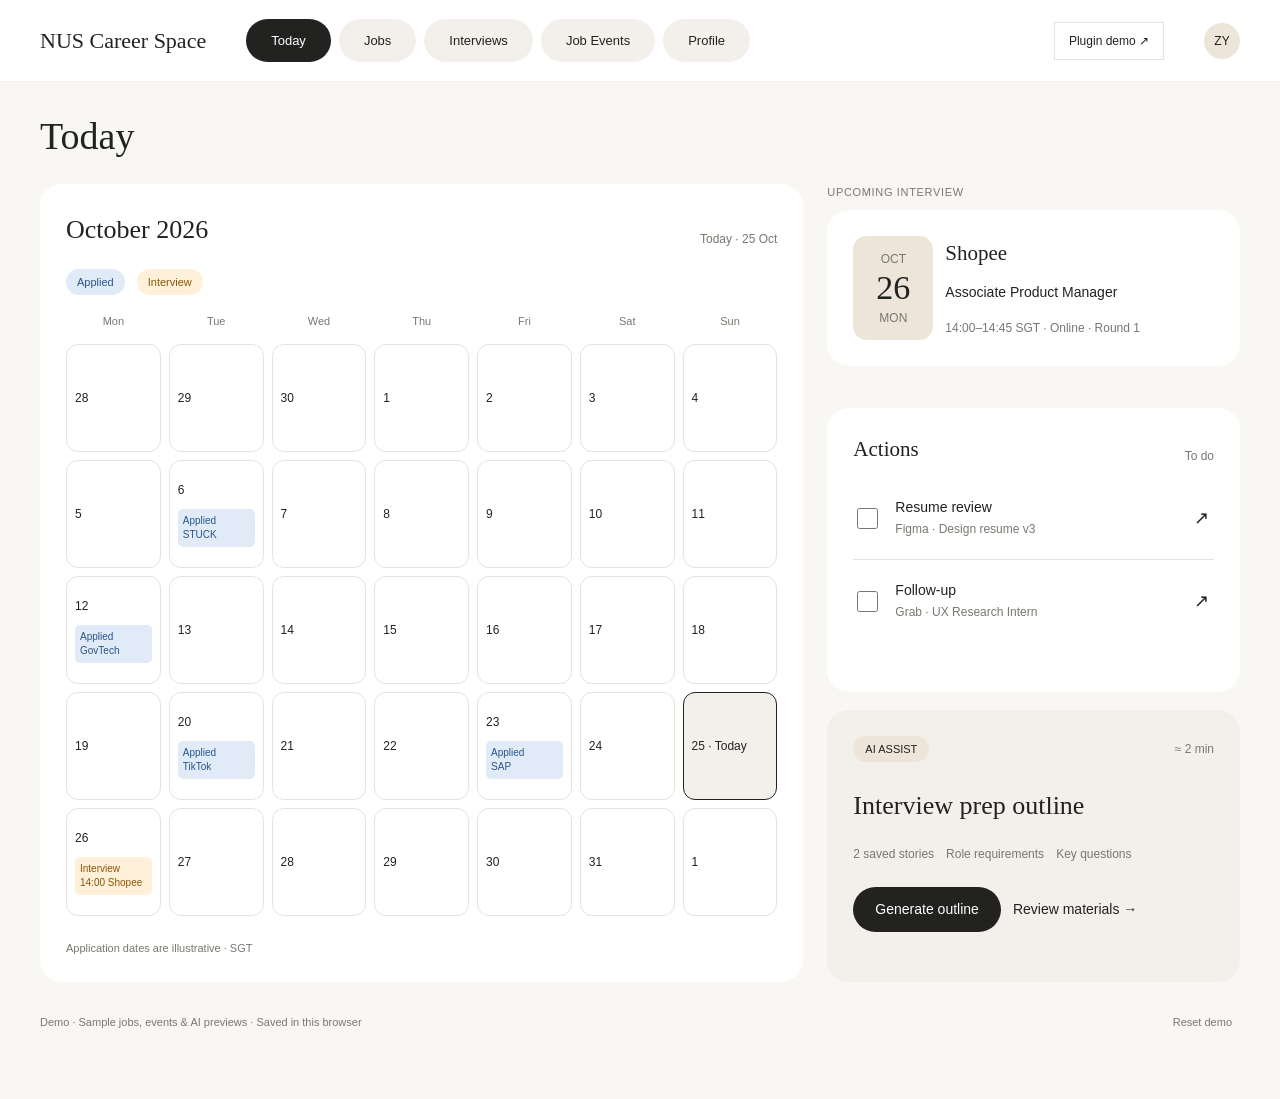
==== index.html @ c777d2ae "Build interactive NUS Career Space demo" ====
<!doctype html><html lang="en"><head><meta charset="utf-8"><meta name="viewport" content="width=device-width,initial-scale=1"><title>NUS Career Space</title><link rel="stylesheet" href="styles.css"></head><body><header id="header"></header><main id="app"></main><div id="toast" role="status"></div><div id="celebration" aria-hidden="true"></div><script src="app.js"></script></body></html>
---- styles.css ----
:root{--paper:#f8f7f3;--ink:#222220;--muted:#797770;--line:#e6e2db;--beige:#ede5da;--soft:#f3f0eb}*{box-sizing:border-box}body{margin:0;background:var(--paper);color:var(--ink);font:14px/1.5 Inter,-apple-system,BlinkMacSystemFont,'Segoe UI',sans-serif}button,input,select,textarea{font:inherit;color:inherit}button,a,input,select,textarea{outline-offset:4px}button,a{touch-action:manipulation}button{cursor:pointer;border:0;border-radius:28px;padding:12px 22px;background:var(--soft)}button:hover{filter:brightness(.96)}button:disabled{opacity:.45;cursor:default}a{color:inherit;text-decoration:none}a:hover{text-decoration:underline}header{height:82px;background:white;display:flex;align-items:center;padding:0 40px;gap:40px;position:sticky;top:0;z-index:10;border-bottom:1px solid #f4f2ee}.brand,h1,h2,h3,.serif{font-family:Georgia,'Times New Roman',serif;font-weight:500}.brand{font-size:22px;white-space:nowrap}nav{display:flex;gap:8px;flex:1}nav a{padding:12px 25px;border-radius:30px;background:var(--soft);font-size:13px;text-align:center}nav a.active,.primary{background:var(--ink);color:#fff}.avatar{border-radius:50%;background:var(--beige);width:36px;height:36px;display:grid;place-items:center;font-size:12px}.capture{font-size:12px;padding:9px 14px;border:1px solid var(--line);background:transparent}.shell{max-width:1600px;margin:auto;padding:32px 40px 60px}h1{font-size:38px;margin:0 0 24px;line-height:1.2}h2{font-size:26px;margin:0 0 20px}h3{font-size:21px;margin:0 0 12px}p{margin:0 0 14px}.muted,small,.label{color:var(--muted)}small{font-size:12px}.label{font-size:11px;letter-spacing:.06em;text-transform:uppercase;margin:0 0 10px}.row{display:flex;align-items:center;gap:12px}.between{justify-content:space-between}.wrap{flex-wrap:wrap}.stack{display:grid;gap:18px}.card{background:#fff;padding:26px;border-radius:22px}.soft{background:var(--soft)}.pill{display:inline-block;padding:5px 12px;border-radius:30px;background:var(--beige);font-size:11px}.badge{padding:5px 11px;border-radius:20px;font-size:11px;white-space:nowrap}.Saved{background:#eae7e1;color:#5f5a50}.Applied{background:#e1ebf7;color:#27558a}.Interview{background:#fff0d9;color:#8a5708}.Offer{background:#ddeee4;color:#286145}.today{display:grid;grid-template-columns:minmax(0,1.85fr) minmax(300px,1fr);gap:24px}.calendar{display:grid;grid-template-columns:repeat(7,minmax(0,1fr));gap:8px}.dayname{text-align:center;font-size:11px;color:var(--muted);padding-bottom:6px}.day{min-height:108px;border:1px solid var(--line);border-radius:12px;padding:8px;font-size:12px;cursor:pointer;background:#fff;text-align:left;display:block}.day.todayday{border-color:var(--ink);background:var(--soft)}.event{display:block;border-radius:5px;font-size:10px;padding:5px;line-height:1.4;margin-top:10px}.datebox{background:var(--beige);border-radius:14px;padding:12px 20px;text-align:center;min-width:80px}.datebox b{display:block;font:34px Georgia}.todo{display:flex;align-items:center;gap:14px;padding:20px 0;border-bottom:1px solid var(--line)}.todo:last-child{border:0}.todo input{width:21px;height:21px;accent-color:var(--ink);flex-shrink:0}.todo label{flex:1;cursor:pointer}.todo input:checked+label{text-decoration:line-through;color:var(--muted)}.todo a{font-size:18px;padding:5px}.toolbar{display:flex;align-items:center;gap:10px;margin:20px 0}.toolbar input{max-width:300px}.toolbar .spacer{flex:1}.seg{display:inline-flex;background:var(--beige);padding:4px;border-radius:30px;gap:4px}.seg button{padding:8px 20px;background:transparent}.seg .active{background:var(--ink);color:#fff}.columns{display:grid;grid-template-columns:repeat(4,minmax(0,1fr));gap:16px;align-items:start}.category{border-radius:20px;padding:13px;display:grid;gap:12px}.Design{background:#f2e8de}.Research{background:#e7eee7}.Product{background:#ebe7f2}.Engineering{background:#e4ecf4}.job{padding:20px;background:#fff;border-radius:19px;cursor:pointer;text-align:left;width:100%}.job:hover{box-shadow:0 4px 15px #2222200c;transform:translateY(-2px)}.job h3{font-size:20px;margin:18px 0}.job .row{font-size:12px}.jobs-layout{display:flex;gap:24px;align-items:flex-start}.results{flex:1;min-width:0}.filters{width:190px;flex-shrink:0;padding:20px;background:#fff;border-radius:18px;position:sticky;top:102px}.filters fieldset{border:0;padding:0;margin:0 0 24px}.filters legend{font-weight:600;margin-bottom:8px}.filters label{display:flex;gap:8px;padding:6px 0;font-size:13px}.filters input{accent-color:var(--ink)}table{width:100%;border-collapse:collapse;background:#fff;border-radius:18px;overflow:hidden;text-align:left}th,td{padding:18px 14px;border-bottom:1px solid var(--line)}th{font-size:11px;color:var(--muted);font-weight:500}tbody tr{cursor:pointer}tbody tr:hover{background:var(--soft)}.drawer{position:fixed;right:0;top:82px;bottom:0;width:440px;background:#fff;border-left:1px solid var(--line);box-shadow:-10px 0 40px #2222200a;z-index:20;overflow:auto;padding:28px}.with-drawer{padding-right:480px}.with-drawer .columns{grid-template-columns:repeat(2,minmax(0,1fr))}.close{padding:7px 13px;font-size:22px;background:var(--soft)}details{border-top:1px solid var(--line);padding:20px 0}summary{cursor:pointer;font-weight:500}.formgrid{display:grid;grid-template-columns:1fr 1fr;gap:18px}input[type=text],input[type=url],input[type=search],select,textarea{background:var(--paper);border:1px solid var(--line);border-radius:12px;padding:12px;width:100%}textarea{min-height:110px;resize:vertical}label.field{display:grid;gap:7px;font-size:12px}.steps{display:flex;gap:8px;margin-bottom:28px}.steps span{padding:7px 14px;border-radius:25px;background:var(--beige);font-size:12px}.steps .current{background:var(--ink);color:#fff}.prep{display:grid;grid-template-columns:minmax(0,1.6fr) minmax(260px,1fr);gap:24px;max-width:1150px}.choice{display:flex;gap:16px;background:white;border:1px solid var(--line);border-radius:18px;padding:24px;cursor:pointer}.choice:has(input:checked){border-color:var(--ink);background:var(--soft)}.choice input{accent-color:var(--ink);width:20px;height:20px}.choice h3{font-size:22px}.wide{width:100%}.sectiongap{margin-top:24px}.file{padding:18px 0;border-bottom:1px solid var(--line)}.file:last-child{border:0}.file b{display:block;font-weight:500}.profile{display:grid;grid-template-columns:1fr 1fr;gap:24px}.events{display:grid;grid-template-columns:repeat(3,1fr);gap:20px}.events .card{display:flex;flex-direction:column;gap:18px}.events h3{margin:0}.events button{align-self:start;margin-top:auto}.demo{font-size:10px;color:var(--muted);letter-spacing:.04em}.plugin-scene{display:grid;grid-template-columns:minmax(0,1fr) 384px;gap:60px;max-width:1140px;margin:auto}.posting{padding:48px;background:#fff;border:1px solid var(--line);border-radius:20px}.posting h1{font-size:42px;margin:28px 0}.posting ul{padding-left:20px;color:var(--muted);line-height:2}.plugin{background:var(--paper);padding:24px;border:1px solid var(--line);border-radius:22px;box-shadow:0 16px 60px #2222200b;align-self:start}.plugin .card{padding:22px}.plugin h2{font-size:30px;margin:22px 0}.plugin h3{font-size:24px}.plugin select{font-size:12px}.plugin .seg{display:flex}.plugin .seg button{flex:1;padding:10px}.plugin label{font-size:11px;color:var(--muted)}.success{width:58px;height:58px;border-radius:50%;display:grid;place-items:center;background:#ddeee4;font-size:27px;margin:28px 0}.empty{padding:60px;text-align:center;color:var(--muted)}#toast{position:fixed;bottom:25px;left:50%;transform:translate(-50%,20px);background:var(--ink);color:white;padding:12px 24px;border-radius:30px;opacity:0;pointer-events:none;z-index:100;transition:.2s}#toast.show{opacity:1;transform:translate(-50%,0)}.confetti{position:fixed;left:50%;top:45%;width:8px;height:12px;background:var(--c);animation:celebrate 1.1s ease-out forwards;z-index:100;pointer-events:none}@keyframes celebrate{to{transform:translate(var(--x),var(--y)) rotate(350deg);opacity:0}}.spinner{width:32px;height:32px;border:2px solid var(--line);border-top-color:var(--ink);border-radius:50%;animation:spin .8s linear infinite;margin:40px auto}@keyframes spin{to{transform:rotate(360deg)}}.divider{border:0;border-top:1px solid var(--line);margin:24px 0}.quiet{background:transparent;padding:8px}.outline-item{padding:20px 0;border-bottom:1px solid var(--line)}.outline-item b{display:block;margin-bottom:7px}.outline-item p{color:var(--muted);margin:0}.back{display:inline-block;margin-bottom:20px;font-size:12px}.footnote{font-size:11px;color:var(--muted);margin-top:24px}.mobilelabel{display:none}dialog{border:1px solid var(--line);border-radius:22px;padding:28px;max-width:500px;width:calc(100% - 32px)}dialog::backdrop{background:#22222035}.uploadform{display:grid;gap:16px}button:focus-visible,a:focus-visible{outline:2px solid #a96036}@media(min-width:1450px){.day{min-height:125px}}@media(max-width:1150px){header{gap:20px;padding:0 24px}nav a{padding:10px 15px}.brand{font-size:19px}.shell{padding:28px 24px}.columns{grid-template-columns:repeat(2,1fr)}.today{grid-template-columns:1.5fr 1fr}.day{min-height:90px}.with-drawer{padding-right:460px}.with-drawer .columns{grid-template-columns:1fr}.events{grid-template-columns:repeat(2,1fr)}}@media(max-width:780px){header{height:auto;min-height:110px;flex-wrap:wrap;padding:14px 18px;gap:10px}.brand{flex:1}nav{order:4;width:100%;flex-basis:100%;overflow:auto}nav a{flex:1;white-space:nowrap;font-size:11px;padding:9px 13px}.avatar{display:none}.shell{padding:24px 16px}h1{font-size:32px}.today,.prep,.profile,.plugin-scene{grid-template-columns:1fr}.calendar{gap:3px}.day{padding:4px;min-height:75px;font-size:10px;border-radius:7px}.event{padding:3px;font-size:8px}.card{padding:20px}.columns{gap:10px}.job{padding:15px}.job h3{font-size:18px}.toolbar{flex-wrap:wrap}.toolbar input{max-width:100%;flex:1}.filters{width:150px;padding:15px}.filters label{font-size:11px}.jobs-layout{gap:12px}td,th{padding:12px 8px;font-size:11px}.tablewrap{overflow:auto}.drawer{top:110px;width:min(420px,95vw)}.with-drawer{padding-right:0}.events{grid-template-columns:1fr}.posting{display:none}.plugin{max-width:384px;width:100%;margin:auto}.formgrid{grid-template-columns:1fr}.steps{overflow:auto;white-space:nowrap}}@media(prefers-reduced-motion:reduce){*,*::before,*::after{animation:none!important;transition:none!important;scroll-behavior:auto!important}.confetti{display:none}}
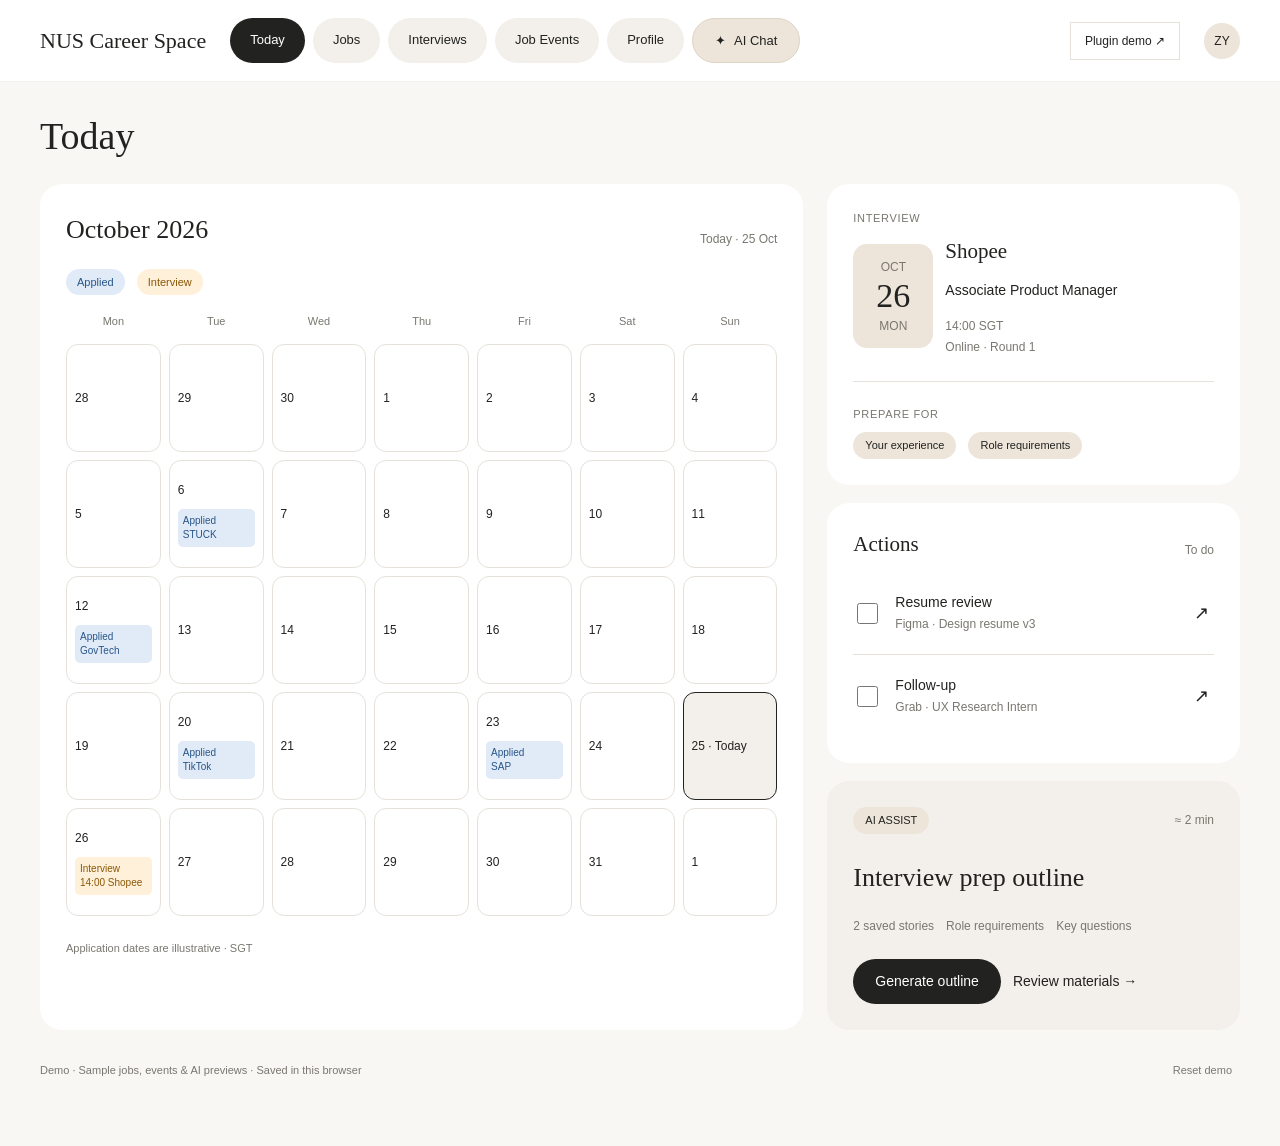
==== commit b0056764: "Unify interview Q&A, add interview scheduling and editable job categories" ====
--- a/index.html
+++ b/index.html
@@ -1 +1 @@
-<!doctype html><html lang="en"><head><meta charset="utf-8"><meta name="viewport" content="width=device-width,initial-scale=1"><title>NUS Career Space</title><link rel="stylesheet" href="styles.css"></head><body><header id="header"></header><main id="app"></main><div id="toast" role="status"></div><div id="celebration" aria-hidden="true"></div><script src="app.js"></script></body></html>
+<!doctype html><html lang="en"><head><meta charset="utf-8"><meta name="viewport" content="width=device-width,initial-scale=1"><title>NUS Career Space</title><link rel="stylesheet" href="styles.css?v=20261026b"></head><body><header id="header"></header><main id="app"></main><div id="toast" role="status"></div><div id="celebration" aria-hidden="true"></div><script src="app.js?v=20261026b"></script></body></html>
--- a/styles.css
+++ b/styles.css
@@ -1 +1,10 @@
 :root{--paper:#f8f7f3;--ink:#222220;--muted:#797770;--line:#e6e2db;--beige:#ede5da;--soft:#f3f0eb}*{box-sizing:border-box}body{margin:0;background:var(--paper);color:var(--ink);font:14px/1.5 Inter,-apple-system,BlinkMacSystemFont,'Segoe UI',sans-serif}button,input,select,textarea{font:inherit;color:inherit}button,a,input,select,textarea{outline-offset:4px}button,a{touch-action:manipulation}button{cursor:pointer;border:0;border-radius:28px;padding:12px 22px;background:var(--soft)}button:hover{filter:brightness(.96)}button:disabled{opacity:.45;cursor:default}a{color:inherit;text-decoration:none}a:hover{text-decoration:underline}header{height:82px;background:white;display:flex;align-items:center;padding:0 40px;gap:40px;position:sticky;top:0;z-index:10;border-bottom:1px solid #f4f2ee}.brand,h1,h2,h3,.serif{font-family:Georgia,'Times New Roman',serif;font-weight:500}.brand{font-size:22px;white-space:nowrap}nav{display:flex;gap:8px;flex:1}nav a{padding:12px 25px;border-radius:30px;background:var(--soft);font-size:13px;text-align:center}nav a.active,.primary{background:var(--ink);color:#fff}.avatar{border-radius:50%;background:var(--beige);width:36px;height:36px;display:grid;place-items:center;font-size:12px}.capture{font-size:12px;padding:9px 14px;border:1px solid var(--line);background:transparent}.shell{max-width:1600px;margin:auto;padding:32px 40px 60px}h1{font-size:38px;margin:0 0 24px;line-height:1.2}h2{font-size:26px;margin:0 0 20px}h3{font-size:21px;margin:0 0 12px}p{margin:0 0 14px}.muted,small,.label{color:var(--muted)}small{font-size:12px}.label{font-size:11px;letter-spacing:.06em;text-transform:uppercase;margin:0 0 10px}.row{display:flex;align-items:center;gap:12px}.between{justify-content:space-between}.wrap{flex-wrap:wrap}.stack{display:grid;gap:18px}.card{background:#fff;padding:26px;border-radius:22px}.soft{background:var(--soft)}.pill{display:inline-block;padding:5px 12px;border-radius:30px;background:var(--beige);font-size:11px}.badge{padding:5px 11px;border-radius:20px;font-size:11px;white-space:nowrap}.Saved{background:#eae7e1;color:#5f5a50}.Applied{background:#e1ebf7;color:#27558a}.Interview{background:#fff0d9;color:#8a5708}.Offer{background:#ddeee4;color:#286145}.today{display:grid;grid-template-columns:minmax(0,1.85fr) minmax(300px,1fr);gap:24px}.calendar{display:grid;grid-template-columns:repeat(7,minmax(0,1fr));gap:8px}.dayname{text-align:center;font-size:11px;color:var(--muted);padding-bottom:6px}.day{min-height:108px;border:1px solid var(--line);border-radius:12px;padding:8px;font-size:12px;cursor:pointer;background:#fff;text-align:left;display:block}.day.todayday{border-color:var(--ink);background:var(--soft)}.event{display:block;border-radius:5px;font-size:10px;padding:5px;line-height:1.4;margin-top:10px}.datebox{background:var(--beige);border-radius:14px;padding:12px 20px;text-align:center;min-width:80px}.datebox b{display:block;font:34px Georgia}.todo{display:flex;align-items:center;gap:14px;padding:20px 0;border-bottom:1px solid var(--line)}.todo:last-child{border:0}.todo input{width:21px;height:21px;accent-color:var(--ink);flex-shrink:0}.todo label{flex:1;cursor:pointer}.todo input:checked+label{text-decoration:line-through;color:var(--muted)}.todo a{font-size:18px;padding:5px}.toolbar{display:flex;align-items:center;gap:10px;margin:20px 0}.toolbar input{max-width:300px}.toolbar .spacer{flex:1}.seg{display:inline-flex;background:var(--beige);padding:4px;border-radius:30px;gap:4px}.seg button{padding:8px 20px;background:transparent}.seg .active{background:var(--ink);color:#fff}.columns{display:grid;grid-template-columns:repeat(4,minmax(0,1fr));gap:16px;align-items:start}.category{border-radius:20px;padding:13px;display:grid;gap:12px}.Design{background:#f2e8de}.Research{background:#e7eee7}.Product{background:#ebe7f2}.Engineering{background:#e4ecf4}.job{padding:20px;background:#fff;border-radius:19px;cursor:pointer;text-align:left;width:100%}.job:hover{box-shadow:0 4px 15px #2222200c;transform:translateY(-2px)}.job h3{font-size:20px;margin:18px 0}.job .row{font-size:12px}.jobs-layout{display:flex;gap:24px;align-items:flex-start}.results{flex:1;min-width:0}.filters{width:190px;flex-shrink:0;padding:20px;background:#fff;border-radius:18px;position:sticky;top:102px}.filters fieldset{border:0;padding:0;margin:0 0 24px}.filters legend{font-weight:600;margin-bottom:8px}.filters label{display:flex;gap:8px;padding:6px 0;font-size:13px}.filters input{accent-color:var(--ink)}table{width:100%;border-collapse:collapse;background:#fff;border-radius:18px;overflow:hidden;text-align:left}th,td{padding:18px 14px;border-bottom:1px solid var(--line)}th{font-size:11px;color:var(--muted);font-weight:500}tbody tr{cursor:pointer}tbody tr:hover{background:var(--soft)}.drawer{position:fixed;right:0;top:82px;bottom:0;width:440px;background:#fff;border-left:1px solid var(--line);box-shadow:-10px 0 40px #2222200a;z-index:20;overflow:auto;padding:28px}.with-drawer{padding-right:480px}.with-drawer .columns{grid-template-columns:repeat(2,minmax(0,1fr))}.close{padding:7px 13px;font-size:22px;background:var(--soft)}details{border-top:1px solid var(--line);padding:20px 0}summary{cursor:pointer;font-weight:500}.formgrid{display:grid;grid-template-columns:1fr 1fr;gap:18px}input[type=text],input[type=url],input[type=search],select,textarea{background:var(--paper);border:1px solid var(--line);border-radius:12px;padding:12px;width:100%}textarea{min-height:110px;resize:vertical}label.field{display:grid;gap:7px;font-size:12px}.steps{display:flex;gap:8px;margin-bottom:28px}.steps span{padding:7px 14px;border-radius:25px;background:var(--beige);font-size:12px}.steps .current{background:var(--ink);color:#fff}.prep{display:grid;grid-template-columns:minmax(0,1.6fr) minmax(260px,1fr);gap:24px;max-width:1150px}.choice{display:flex;gap:16px;background:white;border:1px solid var(--line);border-radius:18px;padding:24px;cursor:pointer}.choice:has(input:checked){border-color:var(--ink);background:var(--soft)}.choice input{accent-color:var(--ink);width:20px;height:20px}.choice h3{font-size:22px}.wide{width:100%}.sectiongap{margin-top:24px}.file{padding:18px 0;border-bottom:1px solid var(--line)}.file:last-child{border:0}.file b{display:block;font-weight:500}.profile{display:grid;grid-template-columns:1fr 1fr;gap:24px}.events{display:grid;grid-template-columns:repeat(3,1fr);gap:20px}.events .card{display:flex;flex-direction:column;gap:18px}.events h3{margin:0}.events button{align-self:start;margin-top:auto}.demo{font-size:10px;color:var(--muted);letter-spacing:.04em}.plugin-scene{display:grid;grid-template-columns:minmax(0,1fr) 384px;gap:60px;max-width:1140px;margin:auto}.posting{padding:48px;background:#fff;border:1px solid var(--line);border-radius:20px}.posting h1{font-size:42px;margin:28px 0}.posting ul{padding-left:20px;color:var(--muted);line-height:2}.plugin{background:var(--paper);padding:24px;border:1px solid var(--line);border-radius:22px;box-shadow:0 16px 60px #2222200b;align-self:start}.plugin .card{padding:22px}.plugin h2{font-size:30px;margin:22px 0}.plugin h3{font-size:24px}.plugin select{font-size:12px}.plugin .seg{display:flex}.plugin .seg button{flex:1;padding:10px}.plugin label{font-size:11px;color:var(--muted)}.success{width:58px;height:58px;border-radius:50%;display:grid;place-items:center;background:#ddeee4;font-size:27px;margin:28px 0}.empty{padding:60px;text-align:center;color:var(--muted)}#toast{position:fixed;bottom:25px;left:50%;transform:translate(-50%,20px);background:var(--ink);color:white;padding:12px 24px;border-radius:30px;opacity:0;pointer-events:none;z-index:100;transition:.2s}#toast.show{opacity:1;transform:translate(-50%,0)}.confetti{position:fixed;left:50%;top:45%;width:8px;height:12px;background:var(--c);animation:celebrate 1.1s ease-out forwards;z-index:100;pointer-events:none}@keyframes celebrate{to{transform:translate(var(--x),var(--y)) rotate(350deg);opacity:0}}.spinner{width:32px;height:32px;border:2px solid var(--line);border-top-color:var(--ink);border-radius:50%;animation:spin .8s linear infinite;margin:40px auto}@keyframes spin{to{transform:rotate(360deg)}}.divider{border:0;border-top:1px solid var(--line);margin:24px 0}.quiet{background:transparent;padding:8px}.outline-item{padding:20px 0;border-bottom:1px solid var(--line)}.outline-item b{display:block;margin-bottom:7px}.outline-item p{color:var(--muted);margin:0}.back{display:inline-block;margin-bottom:20px;font-size:12px}.footnote{font-size:11px;color:var(--muted);margin-top:24px}.mobilelabel{display:none}dialog{border:1px solid var(--line);border-radius:22px;padding:28px;max-width:500px;width:calc(100% - 32px)}dialog::backdrop{background:#22222035}.uploadform{display:grid;gap:16px}button:focus-visible,a:focus-visible{outline:2px solid #a96036}@media(min-width:1450px){.day{min-height:125px}}@media(max-width:1150px){header{gap:20px;padding:0 24px}nav a{padding:10px 15px}.brand{font-size:19px}.shell{padding:28px 24px}.columns{grid-template-columns:repeat(2,1fr)}.today{grid-template-columns:1.5fr 1fr}.day{min-height:90px}.with-drawer{padding-right:460px}.with-drawer .columns{grid-template-columns:1fr}.events{grid-template-columns:repeat(2,1fr)}}@media(max-width:780px){header{height:auto;min-height:110px;flex-wrap:wrap;padding:14px 18px;gap:10px}.brand{flex:1}nav{order:4;width:100%;flex-basis:100%;overflow:auto}nav a{flex:1;white-space:nowrap;font-size:11px;padding:9px 13px}.avatar{display:none}.shell{padding:24px 16px}h1{font-size:32px}.today,.prep,.profile,.plugin-scene{grid-template-columns:1fr}.calendar{gap:3px}.day{padding:4px;min-height:75px;font-size:10px;border-radius:7px}.event{padding:3px;font-size:8px}.card{padding:20px}.columns{gap:10px}.job{padding:15px}.job h3{font-size:18px}.toolbar{flex-wrap:wrap}.toolbar input{max-width:100%;flex:1}.filters{width:150px;padding:15px}.filters label{font-size:11px}.jobs-layout{gap:12px}td,th{padding:12px 8px;font-size:11px}.tablewrap{overflow:auto}.drawer{top:110px;width:min(420px,95vw)}.with-drawer{padding-right:0}.events{grid-template-columns:1fr}.posting{display:none}.plugin{max-width:384px;width:100%;margin:auto}.formgrid{grid-template-columns:1fr}.steps{overflow:auto;white-space:nowrap}}@media(prefers-reduced-motion:reduce){*,*::before,*::after{animation:none!important;transition:none!important;scroll-behavior:auto!important}.confetti{display:none}}
+
+/* Calendar event popovers and original extension dimensions. */
+.calendar-popover{position:fixed;z-index:60;width:330px;padding:22px;background:#fff;border:1px solid var(--line);border-radius:18px;box-shadow:0 12px 45px #22222025;max-height:calc(100vh - 24px);overflow:auto}.calendar-popover .label{margin:0}.calendar-popover .close{font-size:18px;padding:3px 10px}.calendar-facts{display:grid;grid-template-columns:65px 1fr;gap:10px;font-size:12px}.calendar-facts span{color:var(--muted)}.calendar-facts b{font-weight:500}.research-card{border:1px solid var(--line);background:#f3f0eb}.question-list .outline-item small{display:block;margin-bottom:5px}.question-list .outline-item b{margin:0;font-weight:500}.plugin-scene{grid-template-columns:minmax(0,1fr) 384px}.plugin-scene .plugin{width:384px;min-width:384px;max-width:384px;flex-shrink:0}.plugin-scene .plugin .card{padding:22px}.plugin-scene .plugin h2{font-size:30px}.plugin-scene .plugin h3{font-size:24px}@media(max-width:780px){.plugin-scene{display:block;min-width:384px}.plugin-scene .plugin{margin:0 auto}.shell:has(.plugin-scene){overflow-x:auto}.calendar-popover{width:min(330px,calc(100vw - 24px))}}
+
+/* Global chat and roomier interview preparation pages. */
+nav .nav-chat{display:inline-flex;align-items:center;justify-content:center;gap:8px;white-space:nowrap;padding:12px 22px;background:var(--beige);font-size:13px;border:1px solid #ded3c4}.nav-chat.active,nav .nav-chat[aria-expanded=true]{background:var(--ink);color:white}header{gap:24px}nav a{padding-left:20px;padding-right:20px}.interview-shell{max-width:1440px}.interview-shell .prep{max-width:none;grid-template-columns:minmax(0,1fr) 320px;gap:32px;align-items:start}.interview-shell .prep>aside{align-content:start}.interview-shell .prep>section>.card,.interview-shell .choice{padding:28px}.interview-backbar{display:flex;align-items:center;justify-content:space-between;gap:16px;margin-bottom:28px}.interview-back{display:inline-flex;align-items:center;gap:13px;min-height:52px;margin:0;padding:12px 22px;font-size:16px;font-weight:600;background:white;border:1px solid #c8c2b8;border-radius:14px;box-shadow:0 2px 5px #22222006}.interview-back span{font-size:24px;line-height:1}.interview-back:hover{background:var(--beige);text-decoration:none}.previous-step{min-height:48px;font-size:14px}.interview-shell .steps{margin-bottom:32px}.chat-panel{position:fixed;top:98px;bottom:20px;right:20px;width:410px;max-width:calc(100vw - 24px);display:flex;flex-direction:column;background:var(--paper);border:1px solid var(--line);border-radius:22px;box-shadow:0 14px 60px #22222026;z-index:70;overflow:hidden}.chat-heading{display:flex;align-items:center;justify-content:space-between;padding:22px 24px;background:white;border-bottom:1px solid var(--line)}.chat-heading h2{font-size:25px;margin:0 0 3px}.chat-body{flex:1;min-height:0;overflow:auto;padding:22px;overscroll-behavior:contain}.chat-empty{padding:18px 0}.chat-spark{display:grid;place-items:center;width:45px;height:45px;background:var(--beige);border-radius:50%;font-size:24px;margin-bottom:24px}.chat-empty h3{font-size:27px}.chat-suggestions{display:grid;gap:10px;margin-top:26px}.chat-suggestions button{border:1px solid var(--line);background:white;text-align:left;font-size:13px;padding:14px 16px;border-radius:13px}.chat-message{margin:0 0 18px;padding:16px;background:white;border-radius:16px;font-size:13px;line-height:1.7;overflow-wrap:anywhere}.chat-message p{white-space:pre-wrap;margin:6px 0 0}.chat-message.user{margin-left:35px;background:var(--beige)}.chat-message .label{font-size:9px}.chat-actions{display:flex;flex-wrap:wrap;gap:8px;margin-top:14px}.chat-actions button{padding:9px 13px;font-size:12px;background:var(--soft);text-align:left}.chat-compose{padding:16px 20px;background:white;border-top:1px solid var(--line)}.chat-input-row{display:flex;align-items:center;gap:8px;margin:8px 0}.chat-input-row textarea{min-height:60px;max-height:140px;padding:10px;resize:vertical;font-size:13px}.chat-input-row button{width:42px;height:42px;padding:0;font-size:23px;flex-shrink:0}.chat-compose small{font-size:10px}.chat-compose .quiet{font-size:11px;padding:6px}.chat-compose .label{display:block}@media(max-width:1150px){header{gap:14px}nav{gap:6px}nav a,nav .nav-chat{padding:10px 12px}.interview-shell .prep{grid-template-columns:minmax(0,1fr) 280px;gap:22px}}@media(max-width:900px){header{height:auto;min-height:112px;flex-wrap:wrap;padding:14px 20px;gap:10px}.brand{flex:1}nav{order:4;flex-basis:100%;overflow:auto}nav a,nav .nav-chat{flex:1;white-space:nowrap}.avatar{display:none}.chat-panel{top:128px}.interview-shell .prep{grid-template-columns:1fr}.interview-shell .prep>aside{grid-template-columns:repeat(2,minmax(0,1fr))}.interview-backbar{margin-bottom:24px}.interview-back{font-size:15px}}@media(max-width:600px){.chat-panel{right:8px;bottom:8px;top:124px;width:calc(100vw - 16px);max-width:none;border-radius:18px}.chat-heading{padding:16px 18px}.chat-body{padding:16px}.chat-compose{padding:12px 16px}.interview-shell .prep>aside{grid-template-columns:1fr}.interview-shell .prep>section>.card,.interview-shell .choice{padding:20px}.interview-backbar{flex-wrap:wrap}.interview-back{min-height:52px;padding:12px 18px}.previous-step{padding:10px 14px}.interview-shell .steps{margin-bottom:24px;gap:6px}nav .nav-chat{padding:9px 13px;font-size:11px}}
+
+/* Editable categories, integrated interview preparation and event filters. */
+.palette-0{background:#f2e8de}.palette-1{background:#e7eee7}.palette-2{background:#ebe7f2}.palette-3{background:#e4ecf4}.job-wrap{background:white;border-radius:19px;overflow:hidden}.job-wrap .job{border-radius:0;box-shadow:none}.job-wrap .job:hover{transform:none;background:#fcfbf8}.move-label{display:flex;align-items:center;gap:10px;border-top:1px solid var(--line);padding:9px 14px;font-size:10px;color:var(--muted)}.move-label select{font-size:11px;padding:5px 8px;min-width:0;flex:1;border:0;background:var(--soft)}.category-edit{padding:3px 8px;border:1px solid #22222015;background:#ffffff80;font-size:16px;min-width:30px}.drop-hint{padding:36px 12px;text-align:center;color:var(--muted);font-size:12px;border:1px dashed #aaa69d;border-radius:14px}.category.drag-over{outline:2px dashed var(--ink);outline-offset:3px}.job-wrap.dragging{opacity:.5}.table-job{text-align:left;background:transparent;padding:0;border-radius:0}.interview-switcher{display:flex;gap:12px;overflow-x:auto;margin:0 0 24px;padding:4px 0 8px}.interview-switcher button{display:grid;gap:4px;text-align:left;min-width:230px;max-width:310px;border-radius:16px;border:1px solid var(--line);background:white;padding:16px 20px}.interview-switcher button.active{border-color:var(--ink);background:var(--beige)}.interview-switcher button span{font-size:12px;overflow-wrap:anywhere}.interview-switcher button small{font-size:10px}.interview-questions{border-top:1px solid var(--line);margin-top:24px;padding-top:24px}.question-answer-list{display:grid;gap:14px;margin-top:18px}.question-answer{border:1px solid var(--line);border-radius:16px;padding:20px;background:#fff}.question-answer h3{font-family:inherit;font-size:16px;font-weight:600;line-height:1.5;margin:12px 0 16px}.answer-hint{background:var(--paper);padding:16px;border-radius:12px}.answer-hint p{font-size:13px;margin:0 0 10px}.block-note{display:block;margin-top:12px}.advisor-link{display:inline-flex;padding:11px 15px;background:var(--beige);border-radius:12px;font-size:12px;font-weight:600}.event-filters{margin:0 0 26px;padding:14px;background:white;border-radius:18px}.event-filters .label{margin:0 8px}.event-filters button{padding:9px 18px;border:1px solid var(--line);background:white}.event-filters button.active{background:var(--ink);color:white;border-color:var(--ink)}.filter-separator{width:1px;height:24px;background:var(--line);margin:0 6px}.form-error{font-size:12px;color:#9a402b;margin:0}dialog input[type=date],dialog input[type=time]{width:100%;padding:12px;border:1px solid var(--line);border-radius:12px;background:var(--paper)}.category .row h3{overflow-wrap:anywhere;min-width:0}.category>.row{align-items:flex-start}.interview-shell .prep h3{overflow-wrap:anywhere}@media(min-width:1151px){.columns{grid-template-columns:repeat(4,minmax(0,1fr))}}@media(max-width:600px){.event-filters{gap:8px}.event-filters button{padding:8px 14px}.interview-switcher button{min-width:210px}.question-answer{padding:16px}}
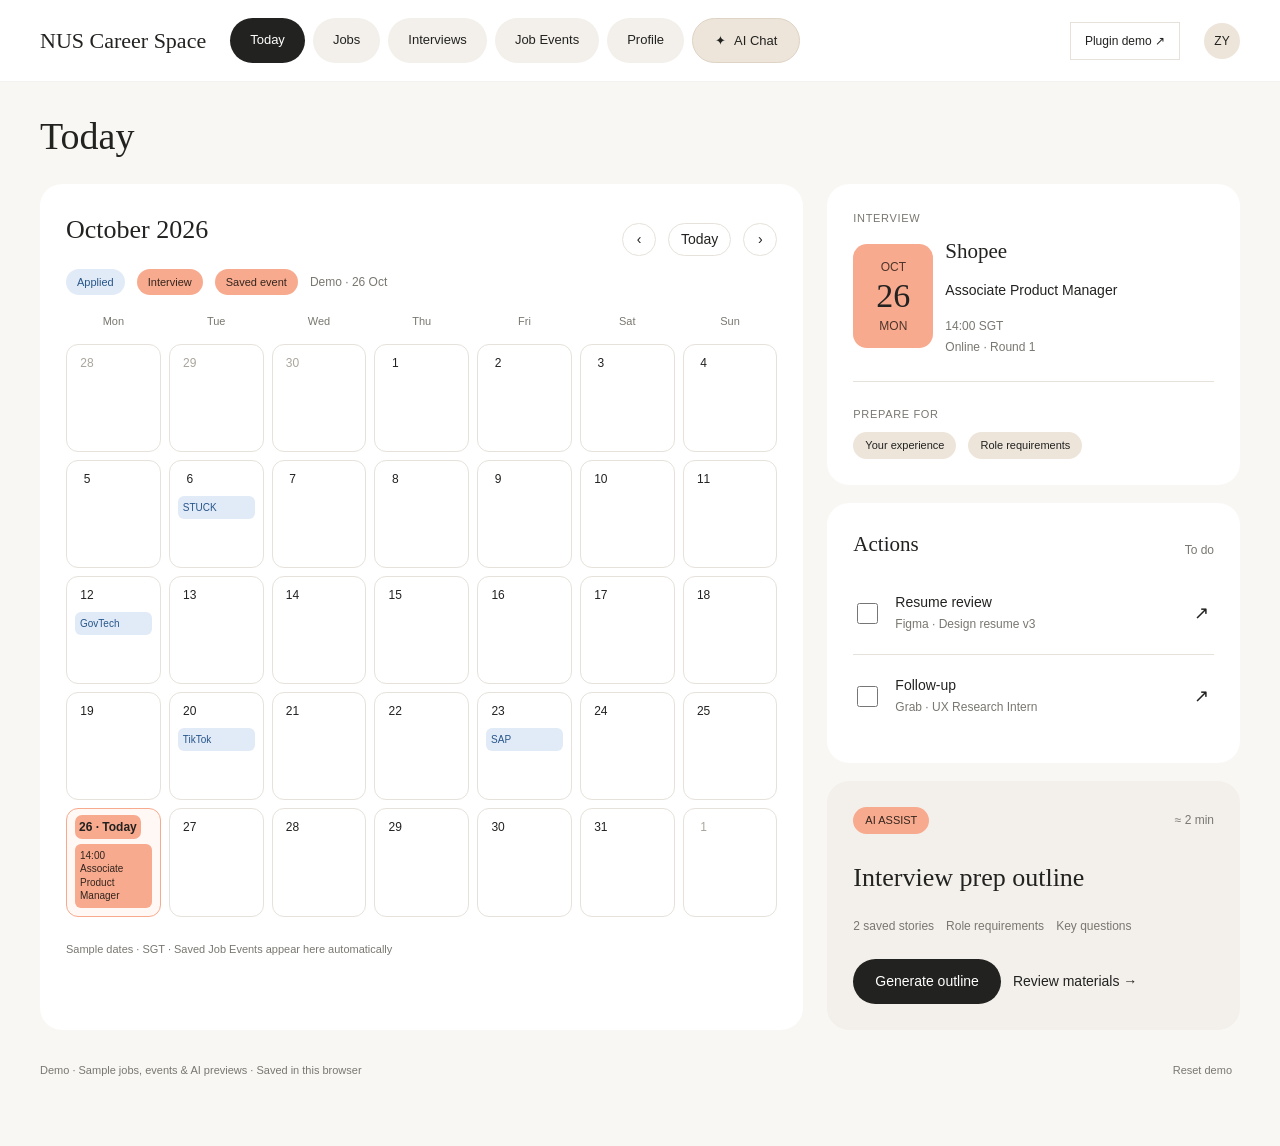
==== commit d1816b94: "Add resume previews, saved-event calendar sync and peach accents" ====
--- a/index.html
+++ b/index.html
@@ -1 +1 @@
-<!doctype html><html lang="en"><head><meta charset="utf-8"><meta name="viewport" content="width=device-width,initial-scale=1"><title>NUS Career Space</title><link rel="stylesheet" href="styles.css?v=20261026b"></head><body><header id="header"></header><main id="app"></main><div id="toast" role="status"></div><div id="celebration" aria-hidden="true"></div><script src="app.js?v=20261026b"></script></body></html>
+<!doctype html><html lang="en"><head><meta charset="utf-8"><meta name="viewport" content="width=device-width,initial-scale=1"><title>NUS Career Space</title><link rel="stylesheet" href="styles.css?v=20261026c"></head><body><header id="header"></header><main id="app"></main><div id="toast" role="status"></div><div id="celebration" aria-hidden="true"></div><script src="app.js?v=20261026c"></script></body></html>
--- a/styles.css
+++ b/styles.css
@@ -8,3 +8,6 @@
 
 /* Editable categories, integrated interview preparation and event filters. */
 .palette-0{background:#f2e8de}.palette-1{background:#e7eee7}.palette-2{background:#ebe7f2}.palette-3{background:#e4ecf4}.job-wrap{background:white;border-radius:19px;overflow:hidden}.job-wrap .job{border-radius:0;box-shadow:none}.job-wrap .job:hover{transform:none;background:#fcfbf8}.move-label{display:flex;align-items:center;gap:10px;border-top:1px solid var(--line);padding:9px 14px;font-size:10px;color:var(--muted)}.move-label select{font-size:11px;padding:5px 8px;min-width:0;flex:1;border:0;background:var(--soft)}.category-edit{padding:3px 8px;border:1px solid #22222015;background:#ffffff80;font-size:16px;min-width:30px}.drop-hint{padding:36px 12px;text-align:center;color:var(--muted);font-size:12px;border:1px dashed #aaa69d;border-radius:14px}.category.drag-over{outline:2px dashed var(--ink);outline-offset:3px}.job-wrap.dragging{opacity:.5}.table-job{text-align:left;background:transparent;padding:0;border-radius:0}.interview-switcher{display:flex;gap:12px;overflow-x:auto;margin:0 0 24px;padding:4px 0 8px}.interview-switcher button{display:grid;gap:4px;text-align:left;min-width:230px;max-width:310px;border-radius:16px;border:1px solid var(--line);background:white;padding:16px 20px}.interview-switcher button.active{border-color:var(--ink);background:var(--beige)}.interview-switcher button span{font-size:12px;overflow-wrap:anywhere}.interview-switcher button small{font-size:10px}.interview-questions{border-top:1px solid var(--line);margin-top:24px;padding-top:24px}.question-answer-list{display:grid;gap:14px;margin-top:18px}.question-answer{border:1px solid var(--line);border-radius:16px;padding:20px;background:#fff}.question-answer h3{font-family:inherit;font-size:16px;font-weight:600;line-height:1.5;margin:12px 0 16px}.answer-hint{background:var(--paper);padding:16px;border-radius:12px}.answer-hint p{font-size:13px;margin:0 0 10px}.block-note{display:block;margin-top:12px}.advisor-link{display:inline-flex;padding:11px 15px;background:var(--beige);border-radius:12px;font-size:12px;font-weight:600}.event-filters{margin:0 0 26px;padding:14px;background:white;border-radius:18px}.event-filters .label{margin:0 8px}.event-filters button{padding:9px 18px;border:1px solid var(--line);background:white}.event-filters button.active{background:var(--ink);color:white;border-color:var(--ink)}.filter-separator{width:1px;height:24px;background:var(--line);margin:0 6px}.form-error{font-size:12px;color:#9a402b;margin:0}dialog input[type=date],dialog input[type=time]{width:100%;padding:12px;border:1px solid var(--line);border-radius:12px;background:var(--paper)}.category .row h3{overflow-wrap:anywhere;min-width:0}.category>.row{align-items:flex-start}.interview-shell .prep h3{overflow-wrap:anywhere}@media(min-width:1151px){.columns{grid-template-columns:repeat(4,minmax(0,1fr))}}@media(max-width:600px){.event-filters{gap:8px}.event-filters button{padding:8px 14px}.interview-switcher button{min-width:210px}.question-answer{padding:16px}}
+
+/* Peach accents, month calendar, and Notion-style material preview. */
+:root{--peach:#F8AA8E;--peach-soft:#fff1eb}.datebox{background:var(--peach);color:var(--ink)}.datebox small{color:#4e342b}.attention,.badge.Interview,.badge.Event{background:var(--peach);color:#33251e}.calendar-nav{border:1px solid var(--line);padding:5px 12px;background:#fff;min-width:34px;font-size:14px}.day{cursor:default;min-height:108px}.day-number{border-radius:7px;padding:2px 4px;font-size:12px;background:transparent;min-height:24px;min-width:24px;display:block;margin:-2px 0 4px}.todayday .day-number{background:var(--peach);font-weight:600}.day.todayday{background:#fff8f4;border-color:var(--peach)}.outside-month .day-number{color:#aaa59c}.day .event{width:100%;margin-top:5px;padding:5px;text-align:left;border-radius:6px;overflow-wrap:anywhere;font-size:10px;white-space:normal;line-height:1.35}.day .event.Event{background:#ffddce;color:#4d3429;border-left:3px solid var(--peach)}.day .event.Interview{background:var(--peach);color:#33251e}.calendar-entry-row{display:grid;gap:8px;text-align:left;width:100%;padding:16px;border-radius:14px;margin-top:10px}.calendar-entry-row .badge{justify-self:start}.answer-hint{border-left:3px solid var(--peach)}.file-open{width:100%;background:transparent;border-radius:0;text-align:left;padding:18px 0;gap:12px}.file-open:hover{background:var(--peach-soft)}.file-open>span:first-child{min-width:0}.file-open b{overflow-wrap:anywhere}.preview-arrow{flex-shrink:0;background:var(--soft);border-radius:50%;display:grid;place-items:center;width:30px;height:30px}.profile-peek-open{padding-right:700px}.profile-peek-open .profile{grid-template-columns:1fr}.file-preview-panel{position:fixed;top:82px;right:0;bottom:0;width:660px;z-index:35;background:var(--soft);border-left:1px solid var(--line);box-shadow:-12px 0 50px #22222012;display:flex;flex-direction:column}.file-preview-header{padding:22px 26px;background:#fff;border-bottom:1px solid var(--line);display:flex;align-items:flex-start;justify-content:space-between;gap:18px}.file-preview-header h2{font-family:inherit;font-size:20px;font-weight:500;margin:8px 0 0;overflow-wrap:anywhere}.file-preview-header .close{flex-shrink:0}.file-preview-body{flex:1;min-height:0;overflow:auto;padding:24px}.resume-paper{background:#fff;border:1px solid #e2ded7;box-shadow:0 4px 16px #22222008;max-width:600px;margin:auto;min-height:780px;padding:44px;color:#222;font:12px/1.6 Arial,sans-serif}.resume-sample-label{font-size:8px;letter-spacing:.14em;color:#8a6c60;border-bottom:2px solid var(--peach);padding-bottom:8px;margin-bottom:24px}.resume-paper h2{font:700 30px Arial,sans-serif;margin:0 0 6px}.resume-paper .resume-subtitle{font-size:12px;color:#68645f}.resume-paper h3{font:700 11px Arial,sans-serif;letter-spacing:.12em;text-transform:uppercase;border-bottom:1px solid #ddd6cf;padding:0 0 6px;margin:25px 0 12px}.resume-paper p{font-size:12px}.resume-paper hr{border:0;border-top:1px solid #ddd}.resume-item{margin:0 0 18px}.resume-item b{display:block;font-size:12px}.resume-item span{font-size:10px;color:#777}.resume-item ul{padding-left:16px;margin:10px 0}.resume-item li{margin:6px 0}.resume-paper footer{border-top:1px solid #e5dfd7;padding-top:12px;margin-top:30px;font-size:9px;color:#888}.preview-empty{padding:36px 16px;text-align:left}.preview-loading{text-align:center;padding:80px 20px;color:var(--muted)}.pdf-preview{border:0;display:block;width:100%;height:calc(100vh - 250px);min-height:440px;background:#fff}.image-preview{width:100%;height:auto;display:block;background:white}.local-file-note{display:flex;align-items:center;gap:10px;flex-wrap:wrap;margin-bottom:16px}.local-file-note a{font-size:12px;margin-left:auto}.preview-empty small{line-height:1.6}.plugin .label{color:#665044}.plugin>.pill{background:var(--peach)}@media(max-width:1150px){.file-preview-panel{width:560px}.profile-peek-open{padding-right:590px}.resume-paper{padding:30px}}@media(max-width:900px){.file-preview-panel{top:112px;width:min(620px,94vw)}.profile-peek-open{padding-right:24px}}@media(max-width:600px){.file-preview-panel{top:112px;width:96vw}.file-preview-header{padding:18px}.file-preview-body{padding:14px}.resume-paper{padding:28px 22px;min-height:700px}.calendar .day{min-height:80px;padding:4px}.calendar .day-number{font-size:10px;margin:0}.calendar .event{font-size:8px;padding:3px}.calendar-nav{padding:5px 10px}.today>.card h2{font-size:22px;margin-bottom:12px}}
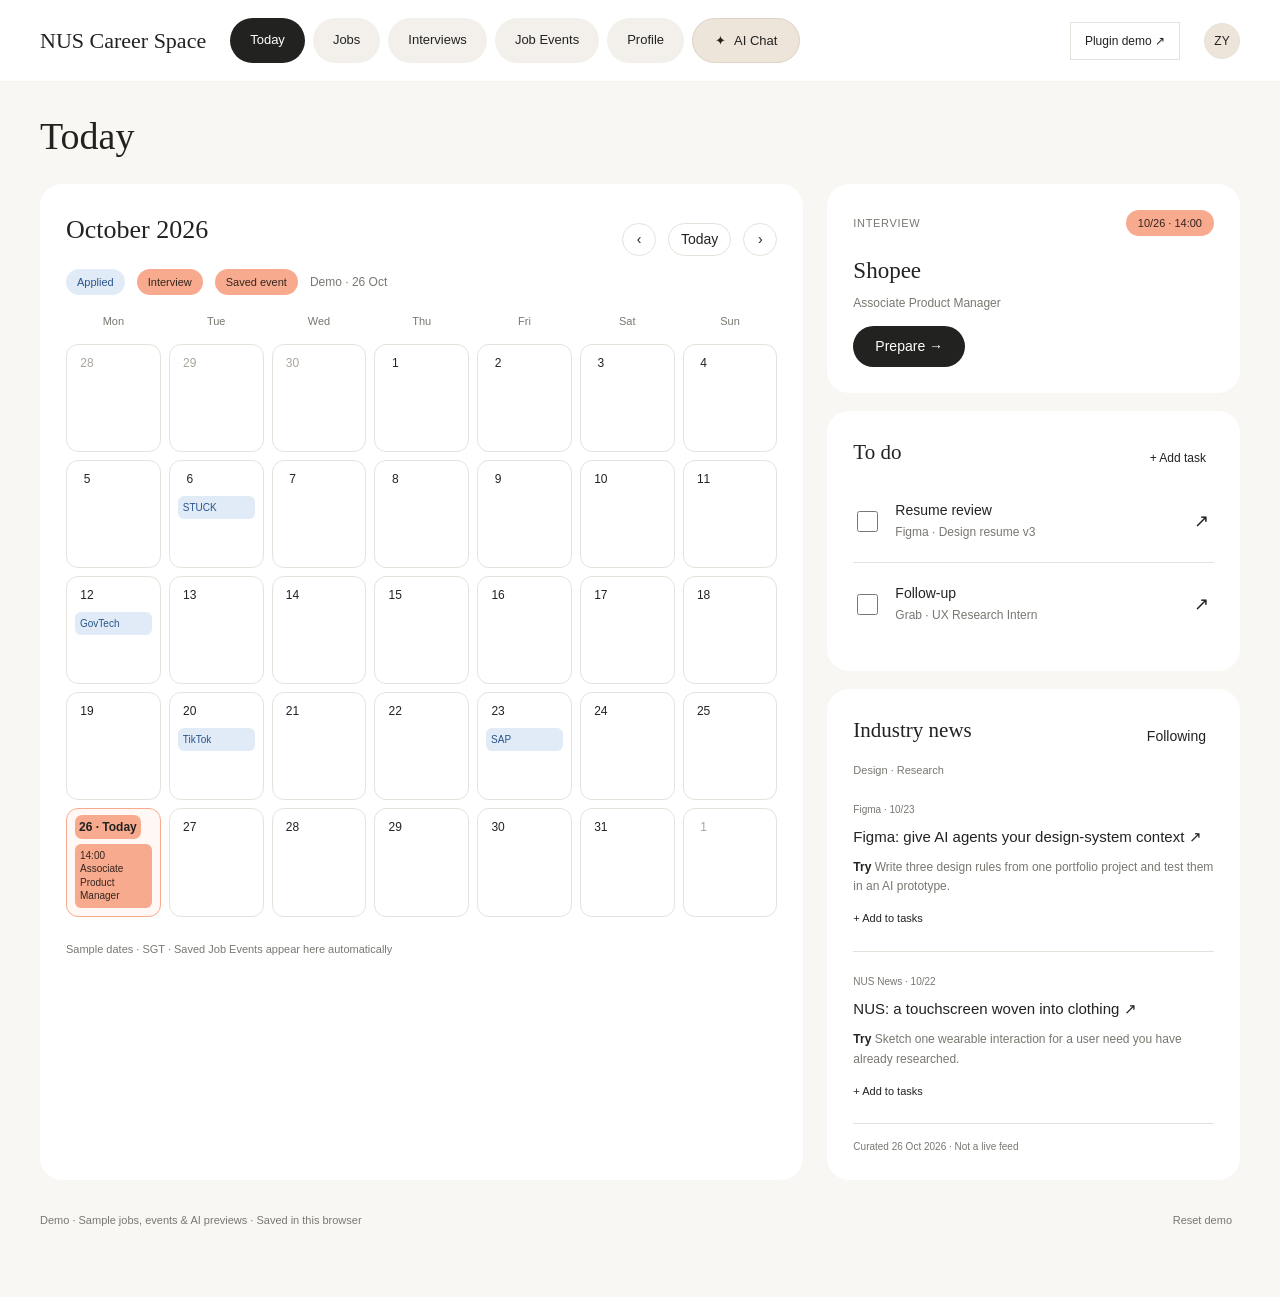
==== commit 459955b6: "Simplify Today and interview notes with text-to-chat and editable tasks" ====
--- a/index.html
+++ b/index.html
@@ -1 +1 @@
-<!doctype html><html lang="en"><head><meta charset="utf-8"><meta name="viewport" content="width=device-width,initial-scale=1"><title>NUS Career Space</title><link rel="stylesheet" href="styles.css?v=20261026c"></head><body><header id="header"></header><main id="app"></main><div id="toast" role="status"></div><div id="celebration" aria-hidden="true"></div><script src="app.js?v=20261026c"></script></body></html>
+<!doctype html><html lang="en"><head><meta charset="utf-8"><meta name="viewport" content="width=device-width,initial-scale=1"><title>NUS Career Space</title><link rel="stylesheet" href="styles.css?v=20261026e"></head><body><header id="header"></header><main id="app"></main><div id="toast" role="status"></div><div id="celebration" aria-hidden="true"></div><script src="app.js?v=20261026e"></script></body></html>
--- a/styles.css
+++ b/styles.css
@@ -11,3 +11,10 @@
 
 /* Peach accents, month calendar, and Notion-style material preview. */
 :root{--peach:#F8AA8E;--peach-soft:#fff1eb}.datebox{background:var(--peach);color:var(--ink)}.datebox small{color:#4e342b}.attention,.badge.Interview,.badge.Event{background:var(--peach);color:#33251e}.calendar-nav{border:1px solid var(--line);padding:5px 12px;background:#fff;min-width:34px;font-size:14px}.day{cursor:default;min-height:108px}.day-number{border-radius:7px;padding:2px 4px;font-size:12px;background:transparent;min-height:24px;min-width:24px;display:block;margin:-2px 0 4px}.todayday .day-number{background:var(--peach);font-weight:600}.day.todayday{background:#fff8f4;border-color:var(--peach)}.outside-month .day-number{color:#aaa59c}.day .event{width:100%;margin-top:5px;padding:5px;text-align:left;border-radius:6px;overflow-wrap:anywhere;font-size:10px;white-space:normal;line-height:1.35}.day .event.Event{background:#ffddce;color:#4d3429;border-left:3px solid var(--peach)}.day .event.Interview{background:var(--peach);color:#33251e}.calendar-entry-row{display:grid;gap:8px;text-align:left;width:100%;padding:16px;border-radius:14px;margin-top:10px}.calendar-entry-row .badge{justify-self:start}.answer-hint{border-left:3px solid var(--peach)}.file-open{width:100%;background:transparent;border-radius:0;text-align:left;padding:18px 0;gap:12px}.file-open:hover{background:var(--peach-soft)}.file-open>span:first-child{min-width:0}.file-open b{overflow-wrap:anywhere}.preview-arrow{flex-shrink:0;background:var(--soft);border-radius:50%;display:grid;place-items:center;width:30px;height:30px}.profile-peek-open{padding-right:700px}.profile-peek-open .profile{grid-template-columns:1fr}.file-preview-panel{position:fixed;top:82px;right:0;bottom:0;width:660px;z-index:35;background:var(--soft);border-left:1px solid var(--line);box-shadow:-12px 0 50px #22222012;display:flex;flex-direction:column}.file-preview-header{padding:22px 26px;background:#fff;border-bottom:1px solid var(--line);display:flex;align-items:flex-start;justify-content:space-between;gap:18px}.file-preview-header h2{font-family:inherit;font-size:20px;font-weight:500;margin:8px 0 0;overflow-wrap:anywhere}.file-preview-header .close{flex-shrink:0}.file-preview-body{flex:1;min-height:0;overflow:auto;padding:24px}.resume-paper{background:#fff;border:1px solid #e2ded7;box-shadow:0 4px 16px #22222008;max-width:600px;margin:auto;min-height:780px;padding:44px;color:#222;font:12px/1.6 Arial,sans-serif}.resume-sample-label{font-size:8px;letter-spacing:.14em;color:#8a6c60;border-bottom:2px solid var(--peach);padding-bottom:8px;margin-bottom:24px}.resume-paper h2{font:700 30px Arial,sans-serif;margin:0 0 6px}.resume-paper .resume-subtitle{font-size:12px;color:#68645f}.resume-paper h3{font:700 11px Arial,sans-serif;letter-spacing:.12em;text-transform:uppercase;border-bottom:1px solid #ddd6cf;padding:0 0 6px;margin:25px 0 12px}.resume-paper p{font-size:12px}.resume-paper hr{border:0;border-top:1px solid #ddd}.resume-item{margin:0 0 18px}.resume-item b{display:block;font-size:12px}.resume-item span{font-size:10px;color:#777}.resume-item ul{padding-left:16px;margin:10px 0}.resume-item li{margin:6px 0}.resume-paper footer{border-top:1px solid #e5dfd7;padding-top:12px;margin-top:30px;font-size:9px;color:#888}.preview-empty{padding:36px 16px;text-align:left}.preview-loading{text-align:center;padding:80px 20px;color:var(--muted)}.pdf-preview{border:0;display:block;width:100%;height:calc(100vh - 250px);min-height:440px;background:#fff}.image-preview{width:100%;height:auto;display:block;background:white}.local-file-note{display:flex;align-items:center;gap:10px;flex-wrap:wrap;margin-bottom:16px}.local-file-note a{font-size:12px;margin-left:auto}.preview-empty small{line-height:1.6}.plugin .label{color:#665044}.plugin>.pill{background:var(--peach)}@media(max-width:1150px){.file-preview-panel{width:560px}.profile-peek-open{padding-right:590px}.resume-paper{padding:30px}}@media(max-width:900px){.file-preview-panel{top:112px;width:min(620px,94vw)}.profile-peek-open{padding-right:24px}}@media(max-width:600px){.file-preview-panel{top:112px;width:96vw}.file-preview-header{padding:18px}.file-preview-body{padding:14px}.resume-paper{padding:28px 22px;min-height:700px}.calendar .day{min-height:80px;padding:4px}.calendar .day-number{font-size:10px;margin:0}.calendar .event{font-size:8px;padding:3px}.calendar-nav{padding:5px 10px}.today>.card h2{font-size:22px;margin-bottom:12px}}
+
+.pdf-sheet{margin:0 0 20px;background:white;border:1px solid var(--line);box-shadow:0 3px 14px #22222008}.pdf-sheet canvas{display:block}.pdf-text{padding:12px 16px;font-size:11px;border-top:1px solid var(--line)}.pdf-text p{font-size:12px;line-height:1.6;margin:12px 0;white-space:pre-wrap}.portfolio-placeholder{padding:40px 24px;border:1px solid var(--line);background:var(--paper);font-size:12px;text-align:center;color:var(--muted)}
+
+/* Quiet Today actions, reading-to-action news, and one-page interview notes. */
+.sr-only{position:absolute;width:1px;height:1px;padding:0;margin:-1px;overflow:hidden;clip:rect(0,0,0,0);white-space:nowrap;border:0}.interview-today .label{margin:0}.interview-today h3{font-size:23px;margin:18px 0 5px}.interview-today p{font-size:12px}.interview-today button{padding:10px 22px}.add-task-toggle{font-size:12px}.task-add-form{display:flex;gap:8px;margin:14px 0}.task-add-form[hidden]{display:none}.task-add-form input{min-width:0;flex:1;padding:10px 12px;font-size:13px}.task-add-form button{padding:10px 15px;font-size:12px}.custom-todo{display:flex;align-items:center;border-bottom:1px solid var(--line)}.custom-todo .todo{flex:1;min-width:0;border:0}.custom-todo .todo label{overflow-wrap:anywhere}.task-remove{flex-shrink:0;font-size:18px;padding:7px}.news-card>small{font-size:11px}.news-item{padding:18px 0;border-bottom:1px solid var(--line)}.news-item h4{font-family:inherit;font-size:15px;line-height:1.5;font-weight:500;margin:7px 0 10px}.news-item p{font-size:12px;line-height:1.6;color:var(--muted);margin:0 0 8px}.news-apply-label{font-weight:600;color:var(--ink)}.news-item>small{font-size:10px}.news-item .quiet{font-size:11px;padding:6px 0}.news-snapshot{display:block;margin-top:15px;color:var(--muted);font-size:10px!important}.interest-options{display:grid;gap:12px}.interest-options label{display:flex;align-items:center;gap:12px;padding:12px;border:1px solid var(--line);border-radius:12px}.interest-options input{accent-color:var(--ink);width:18px;height:18px}.delete-job-icon{font-size:18px;line-height:1;border:0;background:transparent;border-radius:8px;padding:6px;color:var(--muted);flex-shrink:0}.delete-job-icon:hover,.delete-job-text:hover{background:#fff0e9;color:#943e24}.delete-job-text{background:var(--soft);font-size:13px;display:block}.toast-undo{background:transparent;color:var(--peach);font-weight:600;padding:3px 8px;text-decoration:underline;font-size:13px}.interview-document{max-width:1120px;margin:0 auto;padding:32px}.interview-document-heading{display:flex;align-items:flex-start;justify-content:space-between;gap:24px;padding-bottom:24px;border-bottom:1px solid var(--line);margin-bottom:24px}.interview-document-heading h2{margin:12px 0 0;font-size:28px}.interview-document-heading .pill{flex-shrink:0}.interview-document>.row h3{margin:0}.selection-hint{display:block;margin:8px 0 18px;font-size:11px;color:var(--muted)}.experience-list{display:grid;gap:16px}.experience-note{border:1px solid var(--line);border-radius:17px;padding:22px 24px;background:var(--paper)}.experience-note h3{font-size:22px;margin:0}.experience-note .row{align-items:flex-start}.experience-note .quiet{padding:3px 0 3px 12px;font-size:11px;white-space:nowrap}.experience-note>small{font-size:10px}.experience-note p{font-size:14px;line-height:1.8;margin:12px 0 0;white-space:pre-wrap}.interview-document textarea{min-height:130px;line-height:1.8}.notes-saved{font-size:10px;display:block;margin:7px 0 18px}.selection-ask{position:fixed;z-index:85;background:var(--ink);color:white;padding:10px 16px;font-size:12px;box-shadow:0 6px 24px #22222030;border-radius:11px}.chat-context{margin:10px 0;background:var(--peach-soft);border-left:3px solid var(--peach);padding:10px 12px;border-radius:9px;position:relative}.chat-context>span{font-size:10px;color:#775346}.chat-context>button{position:absolute;right:5px;top:3px;background:transparent;padding:3px 8px;font-size:18px}.chat-context p{font-size:11px;line-height:1.5;margin:6px 0 0;max-height:74px;overflow:auto;padding-right:10px;white-space:pre-wrap}.chat-quote{font-size:11px;line-height:1.5;margin:8px 0;padding:8px 10px;background:#ffffff70;border-left:2px solid #b6a595;border-radius:4px;max-height:140px;overflow:auto;white-space:pre-wrap}.avatar{padding:0;border:1px solid var(--line);cursor:pointer;flex-shrink:0}.account-menu{position:fixed;z-index:90;min-width:165px;padding:10px;background:white;border:1px solid var(--line);border-radius:15px;box-shadow:0 8px 30px #22222015}.account-menu small{display:block;font-size:10px;padding:8px 10px}.account-menu button{width:100%;text-align:left;border-radius:10px;background:var(--soft);font-size:13px}.session-screen{max-width:530px;margin:70px auto;text-align:center;padding:45px 30px}.session-screen h1{font-size:32px;margin:22px 0 16px}.session-screen small{display:block;font-size:11px;margin-top:22px}@media(max-width:900px){header .avatar{display:grid;width:32px;height:32px}.interview-document{padding:24px}}@media(max-width:600px){.interview-document{padding:20px}.interview-document-heading{gap:12px}.interview-document-heading h2{font-size:24px}.experience-note{padding:18px}.experience-note h3{font-size:20px}.experience-note p{font-size:13px}.interview-document>.row{gap:6px}.session-screen{margin:30px auto}.chat-context p{max-height:55px}}
+
+#toast.show{pointer-events:auto}.toast-undo{pointer-events:auto}
